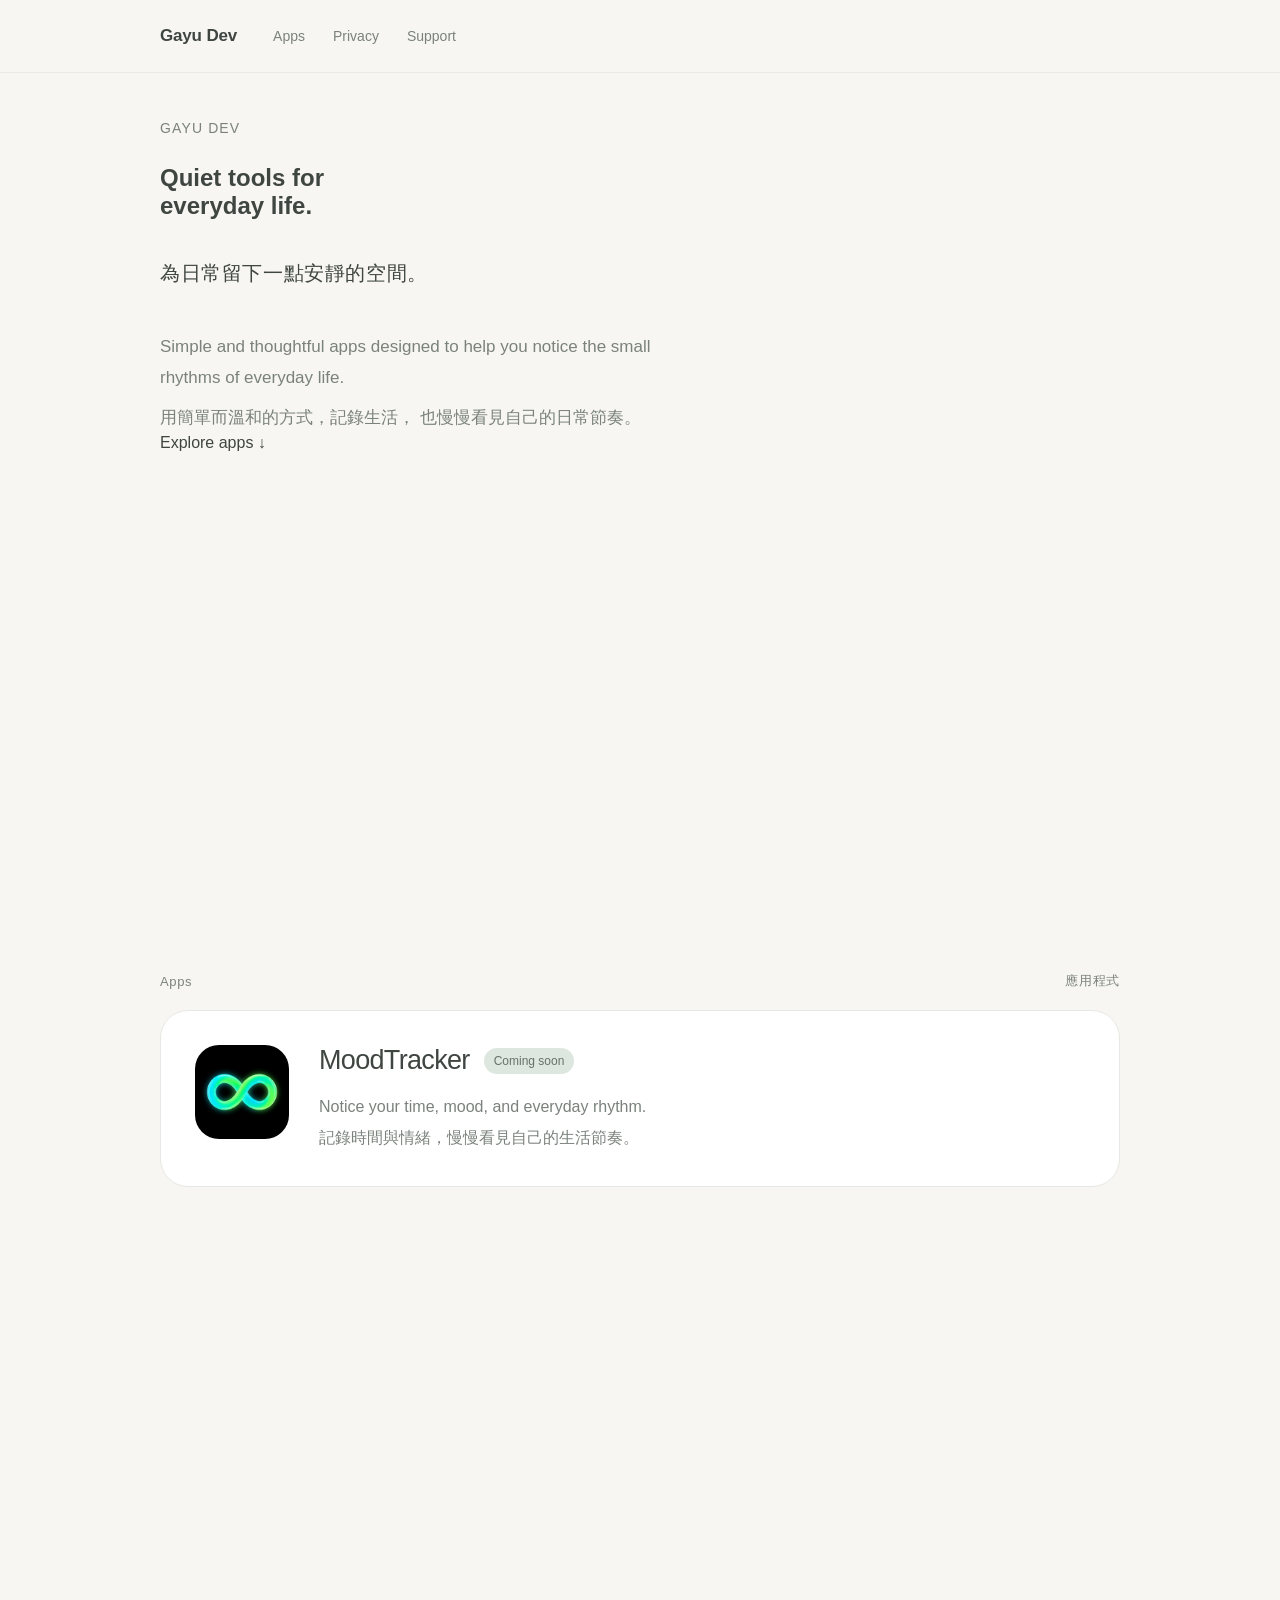
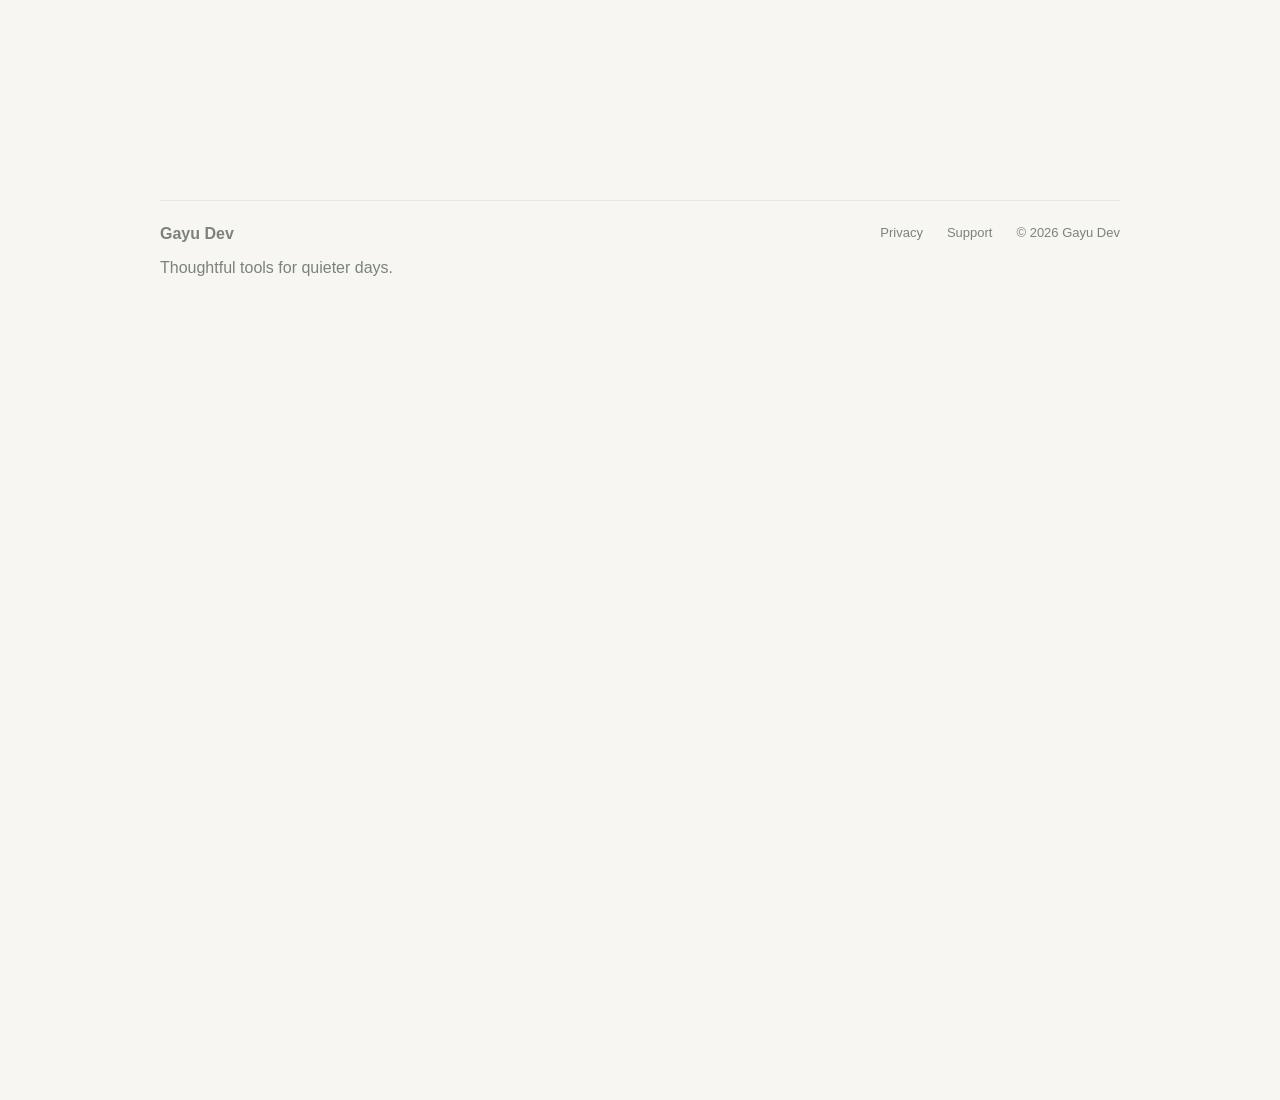
==== index.html @ 14813424 "Update index.html v202609211330 : refactor: simplify homepage into single-page layout" ====
<!DOCTYPE html>
<html lang="zh-Hant">

<head>
  <meta charset="UTF-8" />

  <meta
    name="viewport"
    content="width=device-width, initial-scale=1.0, viewport-fit=cover"
  />

  <title>Gayu Dev</title>

  <meta
    name="description"
    content="Gayu Dev creates calm and thoughtful apps for everyday life."
  />

  <link
    rel="stylesheet"
    href="/style.css?v=202609211330"
  />
</head>

<body>

  <!-- ==================================================
       Fixed Header
  =================================================== -->

  <header class="site-header">

    <div class="header-inner">

      <a
        class="brand"
        href="#home"
      >
        Gayu Dev
      </a>

      <!-- Desktop Navigation -->

      <nav
        class="desktop-nav"
        aria-label="Main navigation"
      >
        <a href="#apps">
          Apps
        </a>

        <a href="/moodtracker/privacy.html">
          Privacy
        </a>

        <a href="mailto:ga.yu.dev999@gmail.com">
          Support
        </a>
      </nav>

      <!-- Mobile Menu Button -->

      <button
        class="menu-button"
        type="button"
        aria-label="Open navigation"
        aria-expanded="false"
        aria-controls="mobile-menu"
      >
        <span aria-hidden="true"></span>
        <span aria-hidden="true"></span>
        <span aria-hidden="true"></span>
      </button>

    </div>

    <!-- Mobile Navigation -->

    <nav
      id="mobile-menu"
      class="mobile-menu"
      aria-label="Mobile navigation"
    >
      <a href="#apps">
        Apps
      </a>

      <a href="/moodtracker/privacy.html">
        Privacy
      </a>

      <a href="mailto:ga.yu.dev999@gmail.com">
        Support
      </a>
    </nav>

  </header>


  <!-- ==================================================
       Main
  =================================================== -->

  <main class="site">

    <!-- ==================================================
         Hero
    =================================================== -->

    <section
      id="home"
      class="hero-section"
    >

      <div class="page-container hero-container">

        <div class="hero-content">

          <p class="eyebrow">
            Gayu Dev
          </p>

          <h1>
            Quiet tools for<br />
            everyday life.
          </h1>

          <p class="hero-zh">
            為日常留下一點安靜的空間。
          </p>

          <p class="intro">
            Simple and thoughtful apps designed to help you notice
            the small rhythms of everyday life.
          </p>

          <p class="intro intro-zh">
            用簡單而溫和的方式，記錄生活，
            也慢慢看見自己的日常節奏。
          </p>

          <a
            class="hero-link"
            href="#apps"
          >
            Explore apps
            <span aria-hidden="true">↓</span>
          </a>

        </div>

      </div>

    </section>


    <!-- ==================================================
         Apps
    =================================================== -->

    <section
      id="apps"
      class="apps-section"
      aria-labelledby="apps-title"
    >

      <div class="page-container">

        <div class="section-label">

          <span id="apps-title">
            Apps
          </span>

          <span>
            應用程式
          </span>

        </div>


        <div class="apps-grid">

          <!-- MoodTracker -->

          <article class="app-card">

            <div class="app-icon">

              <img
                src="./images/appIcon1024.png"
                alt="MoodTracker App Icon"
              />

            </div>

            <div class="app-content">

              <div class="app-heading">

                <h2>
                  MoodTracker
                </h2>

                <span class="status">
                  Coming soon
                </span>

              </div>

              <p class="app-description">
                Notice your time, mood, and everyday rhythm.
              </p>

              <p class="app-description app-description-zh">
                記錄時間與情緒，慢慢看見自己的生活節奏。
              </p>

            </div>

          </article>

        </div>

      </div>

    </section>


    <!-- ==================================================
         Footer
    =================================================== -->

    <footer class="footer-section">

      <div class="page-container footer">

        <div class="footer-brand">

          <strong>
            Gayu Dev
          </strong>

          <p>
            Thoughtful tools for quieter days.
          </p>

        </div>

        <div class="footer-right">

          <nav
            class="footer-links"
            aria-label="Footer navigation"
          >
            <a href="/moodtracker/privacy.html">
              Privacy
            </a>

            <a href="mailto:ga.yu.dev999@gmail.com">
              Support
            </a>
          </nav>

          <p class="copyright">
            © <span id="year"></span> Gayu Dev
          </p>

        </div>

      </div>

    </footer>

  </main>


  <!-- ==================================================
       JavaScript
  =================================================== -->

  <script>

    /* ==================================================
       Copyright
    ================================================== */

    document.getElementById("year").textContent =
      new Date().getFullYear();


    /* ==================================================
       Mobile Navigation
    ================================================== */

    const menuButton =
      document.querySelector(".menu-button");

    const mobileMenu =
      document.getElementById("mobile-menu");


    function openMobileMenu() {

      menuButton.classList.add("is-open");
      mobileMenu.classList.add("is-open");

      menuButton.setAttribute(
        "aria-expanded",
        "true"
      );

      menuButton.setAttribute(
        "aria-label",
        "Close navigation"
      );

      document.body.classList.add("menu-open");

    }


    function closeMobileMenu() {

      menuButton.classList.remove("is-open");
      mobileMenu.classList.remove("is-open");

      menuButton.setAttribute(
        "aria-expanded",
        "false"
      );

      menuButton.setAttribute(
        "aria-label",
        "Open navigation"
      );

      document.body.classList.remove("menu-open");

    }


    function toggleMobileMenu() {

      const isOpen =
        menuButton.classList.contains("is-open");

      if (isOpen) {
        closeMobileMenu();
      } else {
        openMobileMenu();
      }

    }


    menuButton.addEventListener(
      "click",
      toggleMobileMenu
    );


    mobileMenu
      .querySelectorAll("a")
      .forEach((link) => {

        link.addEventListener(
          "click",
          closeMobileMenu
        );

      });


    document.addEventListener(
      "keydown",
      (event) => {

        if (
          event.key === "Escape" &&
          menuButton.classList.contains("is-open")
        ) {
          closeMobileMenu();
          menuButton.focus();
        }

      }
    );


    /* ==================================================
       Close menu when returning to desktop
    ================================================== */

    window.addEventListener(
      "resize",
      () => {

        if (window.innerWidth > 640) {
          closeMobileMenu();
        }

      }
    );

  </script>

</body>

</html>
---- style.css ----
/* Version: 202609211314 */

:root {
  --background: #f7f6f2;
  --surface: #ffffff;

  --text: #3f4541;
  --secondary-text: #7b827d;

  --soft-green: #dde7df;
  --soft-green-hover: #d3dfd5;

  --border: #e7e8e4;

  --radius-large: 28px;
  --radius-medium: 18px;

  --page-width: 960px;

  /*
    LINE / Safari 實際可視高度。
    JavaScript 會更新這個值。
  */
  --viewport-height: 100dvh;

  --header-height: 72px;
}


/* ==================================================
   Reset
================================================== */

* {
  box-sizing: border-box;
}

html {
  scroll-behavior: smooth;

  scroll-snap-type: none;

  background:
    var(--background);
}

body {
  margin: 0;

  background:
    var(--background);

  color:
    var(--text);

  font-family:
    -apple-system,
    BlinkMacSystemFont,
    "SF Pro Display",
    "SF Pro Text",
    "Helvetica Neue",
    Arial,
    sans-serif;

  -webkit-font-smoothing:
    antialiased;

  text-rendering:
    optimizeLegibility;
}

body.menu-open {
  overflow:
    hidden;
}

a {
  color:
    inherit;

  text-decoration:
    none;
}

button {
  font:
    inherit;
}

img {
  display:
    block;

  max-width:
    100%;
}


/* ==================================================
   Main layout
================================================== */

.site {
  width:
    100%;
}

.snap-page {
  min-height:
    100vh;

  min-height:
    100dvh;
}

.page-container {
  width:
    min(
      calc(100% - 40px),
      var(--page-width)
    );

  min-height:
    100vh;

  min-height:
    100dvh;

  margin:
    0 auto;

  /*
    Header 是 fixed，
    所以內容必須為它保留空間。
  */
  padding-top:
    var(--header-height);
}


/* ==================================================
   Fixed Header
================================================== */

.site-header {
  position:
    fixed;

  top:
    0;

  left:
    0;

  right:
    0;

  z-index:
    1000;

  background:
    rgba(247, 246, 242, 0.92);

  border-bottom:
    1px solid
    rgba(231, 232, 228, 0.76);

  -webkit-backdrop-filter:
    blur(16px);

  backdrop-filter:
    blur(16px);
}

.header-inner {
  width:
    min(
      calc(100% - 40px),
      var(--page-width)
    );

  height:
    var(--header-height);

  margin:
    0 auto;

  display:
    flex;

  align-items:
    center;

  justify-content:
    flex-start;

  gap:
    36px;
}

.brand {
  flex:
    0 0 auto;

  color:
    var(--text);

  font-size:
    17px;

  font-weight:
    600;

  letter-spacing:
    -0.01em;
}


/* ==================================================
   Desktop Navigation
================================================== */

.desktop-nav {
  display:
    flex;

  align-items:
    center;

  justify-content:
    flex-start;

  gap:
    28px;
}

.desktop-nav a {
  color:
    var(--secondary-text);

  font-size:
    14px;

  font-weight:
    500;

  transition:
    color 160ms ease;
}

.desktop-nav a:hover {
  color:
    var(--text);
}


/* ==================================================
   Mobile Menu Button
================================================== */

.menu-button {
  display:
    none;

  width:
    40px;

  height:
    40px;

  margin-left:
    auto;

  padding:
    9px;

  background:
    transparent;

  border:
    0;

  border-radius:
    10px;

  cursor:
    pointer;
}

.menu-button span {
  display:
    block;

  width:
    100%;

  height:
    1.5px;

  margin:
    5px 0;

  background:
    var(--text);

  border-radius:
    999px;

  transform-origin:
    center;

  transition:
    transform 180ms ease,
    opacity 180ms ease;
}


/* Hamburger → X */

.menu-button.is-open span:nth-child(1) {
  transform:
    translateY(6.5px)
    rotate(45deg);
}

.menu-button.is-open span:nth-child(2) {
  opacity:
    0;
}

.menu-button.is-open span:nth-child(3) {
  transform:
    translateY(-6.5px)
    rotate(-45deg);
}


/* ==================================================
   Mobile Menu
================================================== */

.mobile-menu {
  display:
    none;
}


/* ==================================================
   Hero Page
================================================== */

.hero-page {
  background:
    var(--background);
}

.hero-page-container {
  display:
    flex;

  flex-direction:
    column;
}

.hero {
  flex:
    1;

  min-height:
    0;

  display:
    flex;

  align-items:
    center;
}

.hero-content {
  width:
    100%;

  max-width:
    720px;

  padding:
    48px 0 96px;
}

.eyebrow {
  margin:
    0 0 28px;

  color:
    var(--secondary-text);

  font-size:
    14px;

  font-weight:
    500;

  letter-spacing:
    0.08em;

  text-transform:
    uppercase;
}

.hero h1 {
  margin:
    0;

  font-size:
    clamp(
      48px,
      9vw,
      82px
    );

  line-height:
    0.98;

  letter-spacing:
    -0.055em;

  font-weight:
    500;
}

.hero-zh {
  margin:
    36px 0 0;

  font-size:
    20px;

  line-height:
    1.7;

  letter-spacing:
    0.03em;
}

.intro {
  max-width:
    550px;

  margin:
    42px 0 0;

  color:
    var(--secondary-text);

  font-size:
    17px;

  line-height:
    1.8;
}

.intro-zh {
  margin-top:
    10px;
}


/* ==================================================
   Apps Page
================================================== */

.apps-page {
  background:
    var(--background);
}

.apps-page-container {
  display:
    flex;

  flex-direction:
    column;
}


/* ==================================================
   Apps
================================================== */

.apps {
  flex:
    1;

  min-height:
    0;

  display:
    flex;

  align-items:
    center;
}

.apps-content {
  width:
    100%;

  padding:
    42px 0 30px;
}

.section-label {
  display:
    flex;

  align-items:
    center;

  justify-content:
    space-between;

  margin-bottom:
    20px;

  color:
    var(--secondary-text);

  font-size:
    13px;

  letter-spacing:
    0.05em;
}


/* ==================================================
   App Card
================================================== */

.app-card {
  width:
    100%;

  display:
    flex;

  gap:
    30px;

  padding:
    34px;

  background:
    var(--surface);

  border:
    1px solid
    var(--border);

  border-radius:
    var(--radius-large);

  transition:
    transform 180ms ease,
    box-shadow 180ms ease,
    border-color 180ms ease;
}

.app-card:hover {
  transform:
    translateY(-3px);

  border-color:
    #dfe3de;

  box-shadow:
    0 18px 50px
    rgba(55, 64, 58, 0.06);
}


/* ==================================================
   App Icon
================================================== */

.app-icon {
  flex:
    0 0 94px;

  width:
    94px;

  height:
    94px;

  min-width:
    94px;

  max-width:
    94px;

  min-height:
    94px;

  max-height:
    94px;

  border-radius:
    24px;

  overflow:
    hidden;
}

.app-icon img {
  width:
    100%;

  height:
    100%;

  object-fit:
    cover;
}


/* ==================================================
   App Content
================================================== */

.app-content {
  flex:
    1;

  min-width:
    0;
}

.app-heading {
  display:
    flex;

  align-items:
    center;

  gap:
    14px;

  flex-wrap:
    wrap;
}

.app-heading h2 {
  margin:
    0;

  font-size:
    27px;

  font-weight:
    500;

  letter-spacing:
    -0.025em;
}

.status {
  padding:
    6px 10px;

  background:
    var(--soft-green);

  border-radius:
    999px;

  color:
    #657169;

  font-size:
    12px;

  font-weight:
    500;
}

.app-description {
  margin:
    18px 0 0;

  color:
    var(--secondary-text);

  font-size:
    16px;

  line-height:
    1.65;
}

.app-description-zh {
  margin-top:
    5px;
}


/* ==================================================
   Footer - Desktop
================================================== */

.footer {
  flex: 0 0 auto;

  display: flex;
  align-items: flex-start;
  justify-content: space-between;

  gap: 28px;

  padding: 24px 0 28px;

  border-top: 1px solid var(--border);

  color: var(--secondary-text);
}

.footer-right {
  display: flex;
  align-items: center;

  gap: 24px;
}

.footer-links {
  display: flex;
  align-items: center;

  gap: 24px;

  font-size: 13px;
}

.copyright {
  margin: 0;

  font-size: 13px;

  white-space: nowrap;
}

/* ==================================================
   Mobile
================================================== */

@media (max-width: 640px) {

  :root {
    --header-height:
      64px;
  }


  /* --------------------------------------------------
     Real mobile viewport
  -------------------------------------------------- */

  .snap-page,
  .page-container {
    min-height:
      var(--viewport-height);
  }


  /* --------------------------------------------------
     Mobile Width
  -------------------------------------------------- */

  .page-container,
  .header-inner {
    width:
      calc(100% - 40px);

    max-width:
      var(--page-width);

    margin:
      0 auto;
  }


  /* --------------------------------------------------
     Header
  -------------------------------------------------- */

  .header-inner {
    height:
      var(--header-height);

    gap:
      0;
  }

  .brand {
    font-size:
      16px;
  }

  .desktop-nav {
    display:
      none;
  }

  .menu-button {
    display:
      block;
  }


  /* --------------------------------------------------
     Mobile Dropdown
  -------------------------------------------------- */

  .mobile-menu {
    position:
      absolute;

    top:
      var(--header-height);

    left:
      0;

    right:
      0;

    display:
      flex;

    flex-direction:
      column;

    padding:
      6px 20px 16px;

    background:
      rgba(247, 246, 242, 0.97);

    border-bottom:
      1px solid
      var(--border);

    -webkit-backdrop-filter:
      blur(18px);

    backdrop-filter:
      blur(18px);

    opacity:
      0;

    visibility:
      hidden;

    transform:
      translateY(-8px);

    pointer-events:
      none;

    transition:
      opacity 180ms ease,
      transform 180ms ease,
      visibility 180ms ease;
  }

  .mobile-menu.is-open {
    opacity:
      1;

    visibility:
      visible;

    transform:
      translateY(0);

    pointer-events:
      auto;
  }

  .mobile-menu a {
    width:
      100%;

    padding:
      14px 0;

    color:
      var(--secondary-text);

    font-size:
      15px;

    font-weight:
      500;

    border-bottom:
      1px solid
      rgba(231, 232, 228, 0.76);
  }

  .mobile-menu a:last-child {
    border-bottom:
      0;
  }


  /* --------------------------------------------------
     Hero Page
  -------------------------------------------------- */

  .hero-page,
  .hero-page-container {
    height:
      var(--viewport-height);

    min-height:
      var(--viewport-height);
  }

  .hero-page-container {
    overflow:
      hidden;
  }

  .hero {
    min-height:
      0;

    align-items:
      center;
  }

  .hero-content {
    width:
      100%;

    max-width:
      100%;

    padding:
      16px 0 42px;
  }

  .eyebrow {
    margin-bottom:
      20px;

    font-size:
      12px;
  }

  .hero h1 {
    font-size:
      clamp(
        40px,
        12vw,
        56px
      );

    line-height:
      1;

    letter-spacing:
      -0.045em;
  }

  .hero-zh {
    margin-top:
      24px;

    font-size:
      17px;

    line-height:
      1.6;
  }

  .intro {
    max-width:
      100%;

    margin-top:
      26px;

    font-size:
      15px;

    line-height:
      1.65;
  }

  .intro-zh {
    margin-top:
      7px;
  }


  /* --------------------------------------------------
     Apps + Footer Exact Viewport
  -------------------------------------------------- */

  .apps-page,
  .apps-page-container {
    height:
      var(--viewport-height);

    min-height:
      0;
  }

  .apps-page-container {
    display:
      flex;

    flex-direction:
      column;

    overflow:
      hidden;
  }


  /* --------------------------------------------------
     Apps
  -------------------------------------------------- */

  .apps {
    flex:
      1 1 auto;

    min-height:
      0;

    display:
      flex;

    align-items:
      center;
  }

  .apps-content {
    width:
      100%;

    padding:
      8px 0 6px;
  }

  .section-label {
    margin-bottom:
      10px;

    font-size:
      11px;
  }


  /* --------------------------------------------------
     App Card
  -------------------------------------------------- */

  .app-card {
    flex-direction:
      column;

    gap:
      10px;

    padding:
      16px;

    border-radius:
      20px;
  }


  /* --------------------------------------------------
     App Icon
  -------------------------------------------------- */

  .app-icon {
    flex:
      0 0 58px;

    width:
      58px;

    height:
      58px;

    min-width:
      58px;

    max-width:
      58px;

    min-height:
      58px;

    max-height:
      58px;

    border-radius:
      15px;
  }


  /* --------------------------------------------------
     App Text
  -------------------------------------------------- */

  .app-heading {
    gap:
      8px;
  }

  .app-heading h2 {
    font-size:
      21px;
  }

  .status {
    padding:
      4px 8px;

    font-size:
      10px;
  }

  .app-description {
    margin-top:
      7px;

    font-size:
      13px;

    line-height:
      1.5;
  }

  .app-description-zh {
    margin-top:
      2px;
  }


  /* --------------------------------------------------
     Footer - Mobile
  -------------------------------------------------- */

  .footer {
    flex: 0 0 auto;

    flex-direction:
      column;

    align-items:
      center;

    justify-content:
      flex-start;

    gap:
      7px;

    padding:
      12px
      0
      max(
        32px,
        calc(
          18px +
          env(safe-area-inset-bottom)
        )
      );

    text-align:
      center;
  }

  .footer-right {
    display:
      flex;

    flex-direction:
      column;

    align-items:
      center;

    gap:
      7px;
  }

  .footer strong {
    font-size:
      13px;
  }

  .footer p {
    margin-top:
      2px;

    font-size:
      11px;

    line-height:
      1.4;
  }

  .footer-links {
    justify-content:
      center;

    gap:
      18px;

    font-size:
      12px;
  }

  .copyright {
    margin:
      0;

    font-size:
      11px;

    white-space:
      nowrap;
  }
}


/* ==================================================
   Small Phones
================================================== */

@media (max-width: 380px) {

  .page-container,
  .header-inner {
    width:
      calc(100% - 36px);
  }

  .hero h1 {
    font-size:
      clamp(
        38px,
        11vw,
        50px
      );
  }

  .app-card {
    padding:
      14px;
  }
}


/* ==================================================
   Short Mobile Screens / Landscape
================================================== */

@media
  (max-width: 640px)
  and
  (max-height: 620px) {

  .hero-page,
  .hero-page-container,
  .apps-page,
  .apps-page-container {
    height:
      auto;

    min-height:
      var(--viewport-height);
  }

  .hero-page-container,
  .apps-page-container {
    overflow:
      visible;
  }

  .hero-content {
    padding:
      28px 0;
  }

  .apps-content {
    padding:
      20px 0 12px;
  }

  .footer {
    padding-bottom:
      max(
        20px,
        calc(
          12px +
          env(safe-area-inset-bottom)
        )
      );
  }
}


/* ==================================================
   Reduced Motion
================================================== */

@media (prefers-reduced-motion: reduce) {

  html {
    scroll-behavior:
      auto;
  }

  .app-card,
  .desktop-nav a,
  .menu-button span,
  .mobile-menu {
    transition:
      none;
  }
}
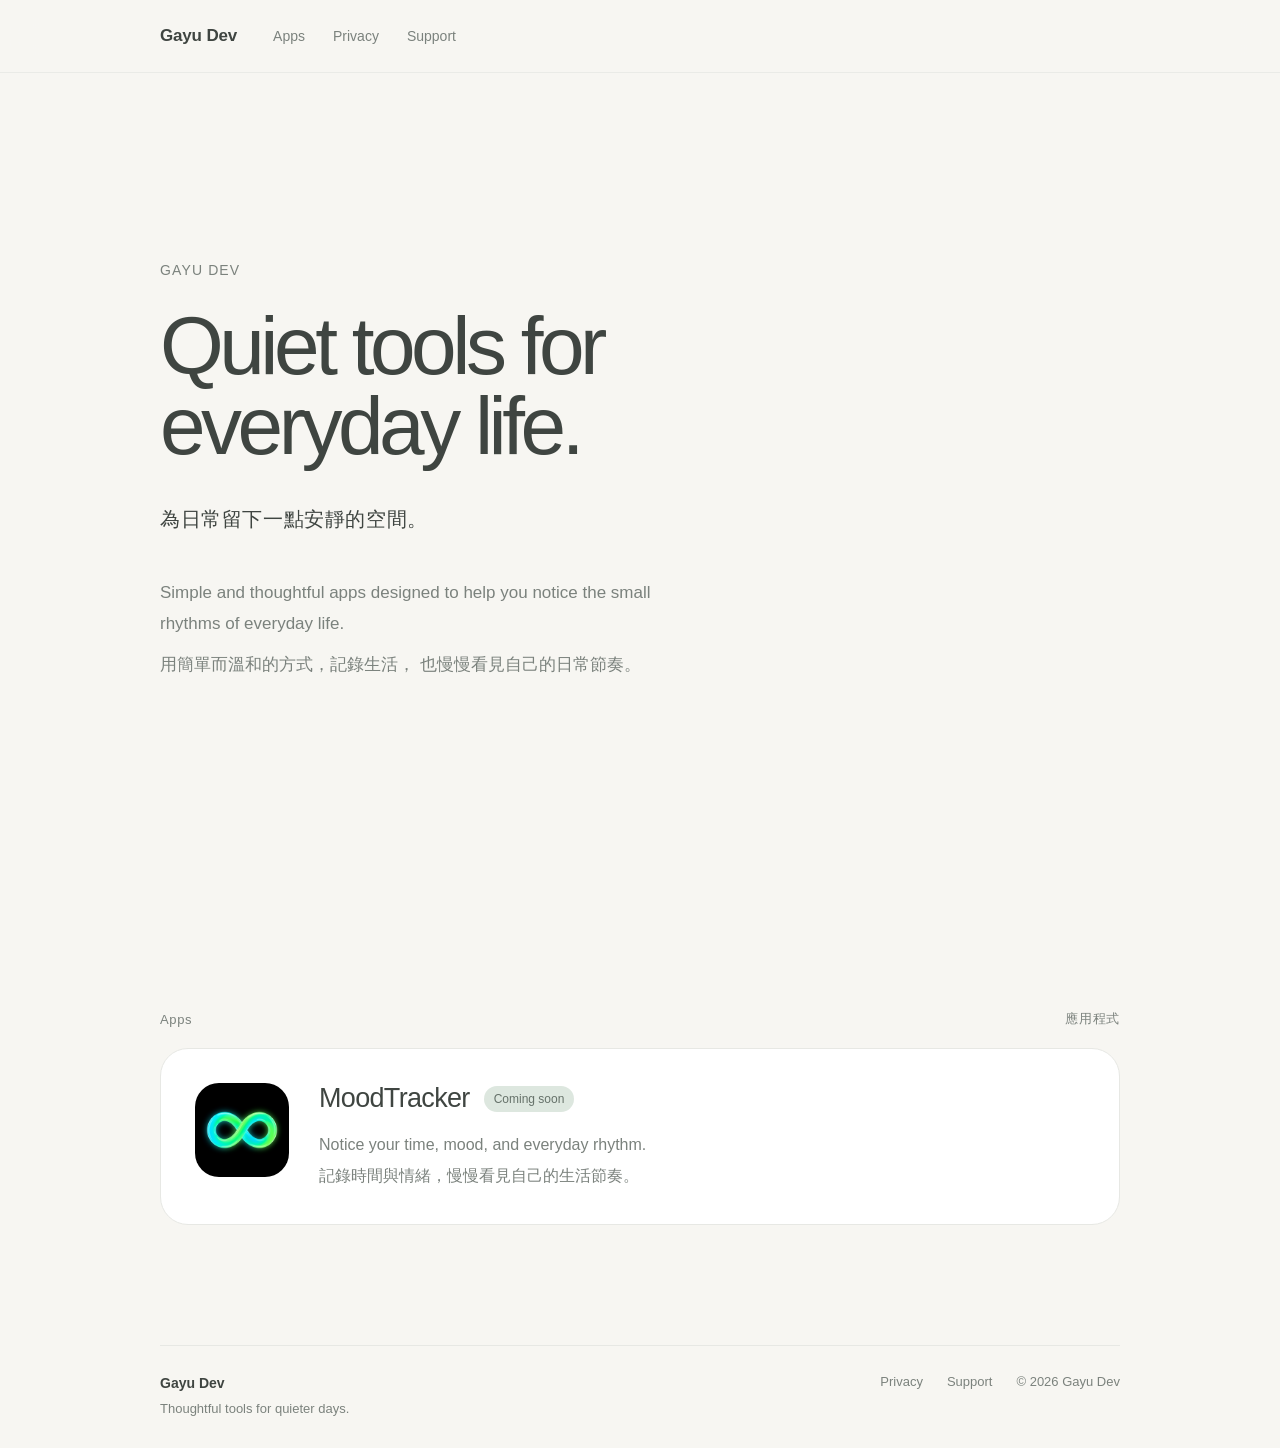
==== commit dc135085: "Update index.html v202609211345 :  移除 Hero 的 100vh / 100svh Hero 上下 padding 大幅縮短 移除 Explore apps " ====
--- a/index.html
+++ b/index.html
@@ -18,7 +18,7 @@
 
   <link
     rel="stylesheet"
-    href="/style.css?v=202609211330"
+    href="/style.css?v=202609211345"
   />
 </head>
 
@@ -112,7 +112,7 @@
       class="hero-section"
     >
 
-      <div class="page-container hero-container">
+      <div class="page-container">
 
         <div class="hero-content">
 
@@ -138,14 +138,6 @@
             用簡單而溫和的方式，記錄生活，
             也慢慢看見自己的日常節奏。
           </p>
-
-          <a
-            class="hero-link"
-            href="#apps"
-          >
-            Explore apps
-            <span aria-hidden="true">↓</span>
-          </a>
 
         </div>
 
@@ -316,7 +308,6 @@
       );
 
       document.body.classList.add("menu-open");
-
     }
 
 
@@ -336,7 +327,6 @@
       );
 
       document.body.classList.remove("menu-open");
-
     }
 
 
@@ -350,7 +340,6 @@
       } else {
         openMobileMenu();
       }
-
     }
 
 
@@ -388,10 +377,6 @@
     );
 
 
-    /* ==================================================
-       Close menu when returning to desktop
-    ================================================== */
-
     window.addEventListener(
       "resize",
       () => {
--- a/style.css
+++ b/style.css
@@ -1,4 +1,4 @@
-/* Version: 202609211314 */
+/* Version: 202609211330 */
 
 :root {
   --background: #f7f6f2;
@@ -17,12 +17,6 @@
 
   --page-width: 960px;
 
-  /*
-    LINE / Safari 實際可視高度。
-    JavaScript 會更新這個值。
-  */
-  --viewport-height: 100dvh;
-
   --header-height: 72px;
 }
 
@@ -38,10 +32,13 @@
 html {
   scroll-behavior: smooth;
 
-  scroll-snap-type: none;
-
   background:
     var(--background);
+
+  scroll-padding-top:
+    calc(
+      var(--header-height) + 24px
+    );
 }
 
 body {
@@ -97,20 +94,12 @@
 
 
 /* ==================================================
-   Main layout
+   Shared Layout
 ================================================== */
 
 .site {
   width:
     100%;
-}
-
-.snap-page {
-  min-height:
-    100vh;
-
-  min-height:
-    100dvh;
 }
 
 .page-container {
@@ -120,21 +109,8 @@
       var(--page-width)
     );
 
-  min-height:
-    100vh;
-
-  min-height:
-    100dvh;
-
   margin:
     0 auto;
-
-  /*
-    Header 是 fixed，
-    所以內容必須為它保留空間。
-  */
-  padding-top:
-    var(--header-height);
 }
 
 
@@ -227,9 +203,6 @@
   align-items:
     center;
 
-  justify-content:
-    flex-start;
-
   gap:
     28px;
 }
@@ -346,34 +319,29 @@
 
 
 /* ==================================================
-   Hero Page
-================================================== */
-
-.hero-page {
-  background:
-    var(--background);
-}
-
-.hero-page-container {
-  display:
-    flex;
-
-  flex-direction:
-    column;
-}
-
-.hero {
-  flex:
-    1;
-
+   Hero
+================================================== */
+
+.hero-section {
   min-height:
-    0;
+    100vh;
+
+  min-height:
+    100svh;
+
+  padding-top:
+    var(--header-height);
 
   display:
     flex;
 
   align-items:
     center;
+}
+
+.hero-container {
+  width:
+    100%;
 }
 
 .hero-content {
@@ -384,7 +352,7 @@
     720px;
 
   padding:
-    48px 0 96px;
+    80px 0 110px;
 }
 
 .eyebrow {
@@ -407,7 +375,7 @@
     uppercase;
 }
 
-.hero h1 {
+.hero-content h1 {
   margin:
     0;
 
@@ -466,47 +434,53 @@
 
 
 /* ==================================================
-   Apps Page
-================================================== */
-
-.apps-page {
-  background:
-    var(--background);
-}
-
-.apps-page-container {
-  display:
-    flex;
-
-  flex-direction:
-    column;
-}
-
-
-/* ==================================================
-   Apps
-================================================== */
-
-.apps {
-  flex:
-    1;
-
-  min-height:
-    0;
-
-  display:
-    flex;
+   Hero Link
+================================================== */
+
+.hero-link {
+  display:
+    inline-flex;
 
   align-items:
     center;
-}
-
-.apps-content {
-  width:
-    100%;
+
+  gap:
+    8px;
+
+  margin-top:
+    38px;
+
+  color:
+    var(--secondary-text);
+
+  font-size:
+    13px;
+
+  font-weight:
+    500;
+
+  transition:
+    color 160ms ease;
+}
+
+.hero-link:hover {
+  color:
+    var(--text);
+}
+
+
+/* ==================================================
+   Apps Section
+================================================== */
+
+.apps-section {
+  scroll-margin-top:
+    calc(
+      var(--header-height) + 24px
+    );
 
   padding:
-    42px 0 30px;
+    110px 0 120px;
 }
 
 .section-label {
@@ -530,6 +504,39 @@
 
   letter-spacing:
     0.05em;
+}
+
+
+/* ==================================================
+   Apps Grid
+================================================== */
+
+.apps-grid {
+  display:
+    grid;
+
+  grid-template-columns:
+    repeat(
+      2,
+      minmax(0, 1fr)
+    );
+
+  gap:
+    24px;
+}
+
+
+/*
+  目前只有一個 App。
+
+  讓單一 App 卡片使用完整寬度。
+  未來新增第二個 App 時，
+  不需要修改 HTML 結構。
+*/
+
+.apps-grid > :only-child {
+  grid-column:
+    1 / -1;
 }
 
 
@@ -705,48 +712,110 @@
 
 
 /* ==================================================
-   Footer - Desktop
-================================================== */
+   Footer Section
+================================================== */
+
+.footer-section {
+  padding:
+    0 0
+    max(
+      28px,
+      env(safe-area-inset-bottom)
+    );
+}
 
 .footer {
-  flex: 0 0 auto;
-
-  display: flex;
-  align-items: flex-start;
-  justify-content: space-between;
-
-  gap: 28px;
-
-  padding: 24px 0 28px;
-
-  border-top: 1px solid var(--border);
-
-  color: var(--secondary-text);
+  display:
+    flex;
+
+  align-items:
+    flex-start;
+
+  justify-content:
+    space-between;
+
+  gap:
+    28px;
+
+  padding:
+    28px 0 0;
+
+  border-top:
+    1px solid
+    var(--border);
+
+  color:
+    var(--secondary-text);
+}
+
+.footer-brand strong {
+  color:
+    var(--text);
+
+  font-size:
+    14px;
+
+  font-weight:
+    600;
+}
+
+.footer-brand p {
+  margin:
+    7px 0 0;
+
+  font-size:
+    13px;
+
+  line-height:
+    1.6;
 }
 
 .footer-right {
-  display: flex;
-  align-items: center;
-
-  gap: 24px;
+  display:
+    flex;
+
+  align-items:
+    center;
+
+  gap:
+    24px;
 }
 
 .footer-links {
-  display: flex;
-  align-items: center;
-
-  gap: 24px;
-
-  font-size: 13px;
+  display:
+    flex;
+
+  align-items:
+    center;
+
+  gap:
+    24px;
+
+  font-size:
+    13px;
+}
+
+.footer-links a {
+  transition:
+    color 160ms ease;
+}
+
+.footer-links a:hover {
+  color:
+    var(--text);
 }
 
 .copyright {
-  margin: 0;
-
-  font-size: 13px;
-
-  white-space: nowrap;
-}
+  margin:
+    0;
+
+  font-size:
+    13px;
+
+  white-space:
+    nowrap;
+}
+
 
 /* ==================================================
    Mobile
@@ -761,18 +830,7 @@
 
 
   /* --------------------------------------------------
-     Real mobile viewport
-  -------------------------------------------------- */
-
-  .snap-page,
-  .page-container {
-    min-height:
-      var(--viewport-height);
-  }
-
-
-  /* --------------------------------------------------
-     Mobile Width
+     Width
   -------------------------------------------------- */
 
   .page-container,
@@ -782,9 +840,6 @@
 
     max-width:
       var(--page-width);
-
-    margin:
-      0 auto;
   }
 
 
@@ -817,7 +872,7 @@
 
 
   /* --------------------------------------------------
-     Mobile Dropdown
+     Mobile Menu
   -------------------------------------------------- */
 
   .mobile-menu {
@@ -915,40 +970,23 @@
 
 
   /* --------------------------------------------------
-     Hero Page
+     Hero
   -------------------------------------------------- */
 
-  .hero-page,
-  .hero-page-container {
-    height:
-      var(--viewport-height);
-
+  .hero-section {
     min-height:
-      var(--viewport-height);
-  }
-
-  .hero-page-container {
-    overflow:
-      hidden;
-  }
-
-  .hero {
-    min-height:
-      0;
-
-    align-items:
-      center;
+      auto;
+
+    padding-top:
+      var(--header-height);
   }
 
   .hero-content {
-    width:
-      100%;
-
     max-width:
       100%;
 
     padding:
-      16px 0 42px;
+      72px 0 86px;
   }
 
   .eyebrow {
@@ -959,7 +997,7 @@
       12px;
   }
 
-  .hero h1 {
+  .hero-content h1 {
     font-size:
       clamp(
         40px,
@@ -986,9 +1024,6 @@
   }
 
   .intro {
-    max-width:
-      100%;
-
     margin-top:
       26px;
 
@@ -1004,29 +1039,9 @@
       7px;
   }
 
-
-  /* --------------------------------------------------
-     Apps + Footer Exact Viewport
-  -------------------------------------------------- */
-
-  .apps-page,
-  .apps-page-container {
-    height:
-      var(--viewport-height);
-
-    min-height:
-      0;
-  }
-
-  .apps-page-container {
-    display:
-      flex;
-
-    flex-direction:
-      column;
-
-    overflow:
-      hidden;
+  .hero-link {
+    margin-top:
+      30px;
   }
 
 
@@ -1034,34 +1049,30 @@
      Apps
   -------------------------------------------------- */
 
-  .apps {
-    flex:
-      1 1 auto;
-
-    min-height:
-      0;
-
-    display:
-      flex;
-
-    align-items:
-      center;
-  }
-
-  .apps-content {
-    width:
-      100%;
-
+  .apps-section {
     padding:
-      8px 0 6px;
+      72px 0 82px;
   }
 
   .section-label {
     margin-bottom:
-      10px;
+      14px;
 
     font-size:
       11px;
+  }
+
+  .apps-grid {
+    grid-template-columns:
+      1fr;
+
+    gap:
+      18px;
+  }
+
+  .apps-grid > :only-child {
+    grid-column:
+      auto;
   }
 
 
@@ -1074,13 +1085,13 @@
       column;
 
     gap:
-      10px;
+      14px;
 
     padding:
-      16px;
+      20px;
 
     border-radius:
-      20px;
+      22px;
   }
 
 
@@ -1090,28 +1101,28 @@
 
   .app-icon {
     flex:
-      0 0 58px;
+      0 0 64px;
 
     width:
-      58px;
+      64px;
 
     height:
-      58px;
+      64px;
 
     min-width:
-      58px;
+      64px;
 
     max-width:
-      58px;
+      64px;
 
     min-height:
-      58px;
+      64px;
 
     max-height:
-      58px;
+      64px;
 
     border-radius:
-      15px;
+      16px;
   }
 
 
@@ -1126,12 +1137,12 @@
 
   .app-heading h2 {
     font-size:
-      21px;
+      22px;
   }
 
   .status {
     padding:
-      4px 8px;
+      5px 9px;
 
     font-size:
       10px;
@@ -1139,43 +1150,27 @@
 
   .app-description {
     margin-top:
-      7px;
-
-    font-size:
-      13px;
+      10px;
+
+    font-size:
+      14px;
 
     line-height:
-      1.5;
+      1.55;
   }
 
   .app-description-zh {
     margin-top:
-      2px;
+      3px;
   }
 
 
   /* --------------------------------------------------
-     Footer - Mobile
+     Footer
   -------------------------------------------------- */
 
-  .footer {
-    flex: 0 0 auto;
-
-    flex-direction:
-      column;
-
-    align-items:
-      center;
-
-    justify-content:
-      flex-start;
-
-    gap:
-      7px;
-
-    padding:
-      12px
-      0
+  .footer-section {
+    padding-bottom:
       max(
         32px,
         calc(
@@ -1183,15 +1178,39 @@
           env(safe-area-inset-bottom)
         )
       );
+  }
+
+  .footer {
+    flex-direction:
+      column;
+
+    align-items:
+      center;
+
+    gap:
+      14px;
+
+    padding-top:
+      24px;
 
     text-align:
       center;
   }
 
+  .footer-brand strong {
+    font-size:
+      13px;
+  }
+
+  .footer-brand p {
+    margin-top:
+      3px;
+
+    font-size:
+      11px;
+  }
+
   .footer-right {
-    display:
-      flex;
-
     flex-direction:
       column;
 
@@ -1199,23 +1218,7 @@
       center;
 
     gap:
-      7px;
-  }
-
-  .footer strong {
-    font-size:
-      13px;
-  }
-
-  .footer p {
-    margin-top:
-      2px;
-
-    font-size:
-      11px;
-
-    line-height:
-      1.4;
+      8px;
   }
 
   .footer-links {
@@ -1230,14 +1233,8 @@
   }
 
   .copyright {
-    margin:
-      0;
-
     font-size:
       11px;
-
-    white-space:
-      nowrap;
   }
 }
 
@@ -1254,7 +1251,7 @@
       calc(100% - 36px);
   }
 
-  .hero h1 {
+  .hero-content h1 {
     font-size:
       clamp(
         38px,
@@ -1265,56 +1262,7 @@
 
   .app-card {
     padding:
-      14px;
-  }
-}
-
-
-/* ==================================================
-   Short Mobile Screens / Landscape
-================================================== */
-
-@media
-  (max-width: 640px)
-  and
-  (max-height: 620px) {
-
-  .hero-page,
-  .hero-page-container,
-  .apps-page,
-  .apps-page-container {
-    height:
-      auto;
-
-    min-height:
-      var(--viewport-height);
-  }
-
-  .hero-page-container,
-  .apps-page-container {
-    overflow:
-      visible;
-  }
-
-  .hero-content {
-    padding:
-      28px 0;
-  }
-
-  .apps-content {
-    padding:
-      20px 0 12px;
-  }
-
-  .footer {
-    padding-bottom:
-      max(
-        20px,
-        calc(
-          12px +
-          env(safe-area-inset-bottom)
-        )
-      );
+      18px;
   }
 }
 
@@ -1333,7 +1281,9 @@
   .app-card,
   .desktop-nav a,
   .menu-button span,
-  .mobile-menu {
+  .mobile-menu,
+  .hero-link,
+  .footer-links a {
     transition:
       none;
   }
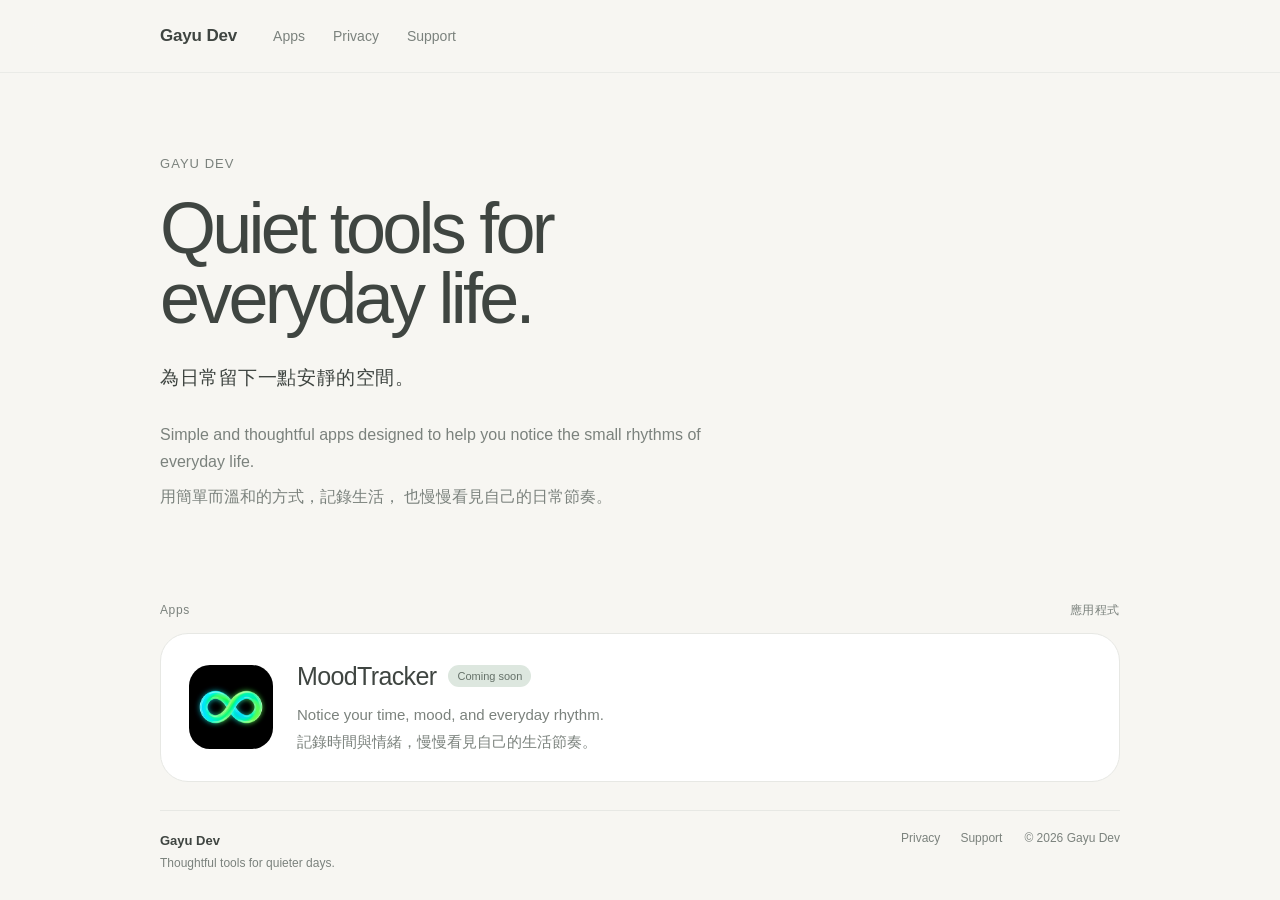
==== commit 967e333d: "Update index.html v202609211400 :  hambutger 開啟我希望他可以開滿整頁 footer希望可以固定在底部，中間多餘的vh給hero或App" ====
--- a/index.html
+++ b/index.html
@@ -18,7 +18,7 @@
 
   <link
     rel="stylesheet"
-    href="/style.css?v=202609211345"
+    href="/style.css?v=202609211400"
   />
 </head>
 
--- a/style.css
+++ b/style.css
@@ -1,4 +1,4 @@
-/* Version: 202609211330 */
+/* Version: 202609211400 */
 
 :root {
   --background: #f7f6f2;
@@ -37,7 +37,7 @@
 
   scroll-padding-top:
     calc(
-      var(--header-height) + 24px
+      var(--header-height) + 20px
     );
 }
 
@@ -98,8 +98,16 @@
 ================================================== */
 
 .site {
-  width:
-    100%;
+  width: 100%;
+
+  min-height: 100vh;
+  min-height: 100svh;
+
+  display: flex;
+  flex-direction: column;
+
+  padding-top:
+    var(--header-height);
 }
 
 .page-container {
@@ -323,47 +331,30 @@
 ================================================== */
 
 .hero-section {
-  min-height:
-    100vh;
-
-  min-height:
-    100svh;
-
-  padding-top:
-    var(--header-height);
-
-  display:
-    flex;
-
-  align-items:
-    center;
-}
-
-.hero-container {
-  width:
+  flex:
+    1 1 auto;
+
+  display: flex;
+  align-items: center;
+}
+
+.hero-content {
+  max-width:
     100%;
-}
-
-.hero-content {
-  width:
-    100%;
-
-  max-width:
-    720px;
 
   padding:
-    80px 0 110px;
+    32px 0 28px;
 }
 
 .eyebrow {
   margin:
-    0 0 28px;
+    0 0 22px;
 
   color:
     var(--secondary-text);
 
   font-size:
-    14px;
+    13px;
 
   font-weight:
     500;
@@ -381,16 +372,16 @@
 
   font-size:
     clamp(
-      48px,
-      9vw,
-      82px
+      46px,
+      7vw,
+      72px
     );
 
   line-height:
     0.98;
 
   letter-spacing:
-    -0.055em;
+    -0.052em;
 
   font-weight:
     500;
@@ -398,13 +389,13 @@
 
 .hero-zh {
   margin:
-    36px 0 0;
-
-  font-size:
-    20px;
+    28px 0 0;
+
+  font-size:
+    19px;
 
   line-height:
-    1.7;
+    1.65;
 
   letter-spacing:
     0.03em;
@@ -415,57 +406,21 @@
     550px;
 
   margin:
-    42px 0 0;
+    28px 0 0;
 
   color:
     var(--secondary-text);
 
   font-size:
-    17px;
+    16px;
 
   line-height:
-    1.8;
+    1.7;
 }
 
 .intro-zh {
   margin-top:
-    10px;
-}
-
-
-/* ==================================================
-   Hero Link
-================================================== */
-
-.hero-link {
-  display:
-    inline-flex;
-
-  align-items:
-    center;
-
-  gap:
-    8px;
-
-  margin-top:
-    38px;
-
-  color:
-    var(--secondary-text);
-
-  font-size:
-    13px;
-
-  font-weight:
-    500;
-
-  transition:
-    color 160ms ease;
-}
-
-.hero-link:hover {
-  color:
-    var(--text);
+    7px;
 }
 
 
@@ -474,13 +429,11 @@
 ================================================== */
 
 .apps-section {
-  scroll-margin-top:
-    calc(
-      var(--header-height) + 24px
-    );
+  flex:
+    0 0 auto;
 
   padding:
-    110px 0 120px;
+    12px 0 28px;
 }
 
 .section-label {
@@ -494,13 +447,13 @@
     space-between;
 
   margin-bottom:
-    20px;
+    14px;
 
   color:
     var(--secondary-text);
 
   font-size:
-    13px;
+    12px;
 
   letter-spacing:
     0.05em;
@@ -525,15 +478,6 @@
     24px;
 }
 
-
-/*
-  目前只有一個 App。
-
-  讓單一 App 卡片使用完整寬度。
-  未來新增第二個 App 時，
-  不需要修改 HTML 結構。
-*/
-
 .apps-grid > :only-child {
   grid-column:
     1 / -1;
@@ -551,11 +495,14 @@
   display:
     flex;
 
+  align-items:
+    center;
+
   gap:
-    30px;
+    24px;
 
   padding:
-    34px;
+    28px;
 
   background:
     var(--surface);
@@ -575,14 +522,14 @@
 
 .app-card:hover {
   transform:
-    translateY(-3px);
+    translateY(-2px);
 
   border-color:
     #dfe3de;
 
   box-shadow:
-    0 18px 50px
-    rgba(55, 64, 58, 0.06);
+    0 16px 42px
+    rgba(55, 64, 58, 0.055);
 }
 
 
@@ -592,28 +539,28 @@
 
 .app-icon {
   flex:
-    0 0 94px;
+    0 0 84px;
 
   width:
-    94px;
+    84px;
 
   height:
-    94px;
+    84px;
 
   min-width:
-    94px;
+    84px;
 
   max-width:
-    94px;
+    84px;
 
   min-height:
-    94px;
+    84px;
 
   max-height:
-    94px;
+    84px;
 
   border-radius:
-    24px;
+    21px;
 
   overflow:
     hidden;
@@ -651,7 +598,7 @@
     center;
 
   gap:
-    14px;
+    12px;
 
   flex-wrap:
     wrap;
@@ -662,7 +609,7 @@
     0;
 
   font-size:
-    27px;
+    25px;
 
   font-weight:
     500;
@@ -673,7 +620,7 @@
 
 .status {
   padding:
-    6px 10px;
+    5px 9px;
 
   background:
     var(--soft-green);
@@ -685,7 +632,7 @@
     #657169;
 
   font-size:
-    12px;
+    11px;
 
   font-weight:
     500;
@@ -693,34 +640,42 @@
 
 .app-description {
   margin:
-    18px 0 0;
+    12px 0 0;
 
   color:
     var(--secondary-text);
 
   font-size:
-    16px;
+    15px;
 
   line-height:
-    1.65;
+    1.55;
 }
 
 .app-description-zh {
   margin-top:
-    5px;
-}
-
-
-/* ==================================================
-   Footer Section
+    4px;
+}
+
+
+/* ==================================================
+   Footer
 ================================================== */
 
 .footer-section {
-  padding:
-    0 0
+  flex:
+    0 0 auto;
+
+  margin-top:
+    auto;
+
+  padding-bottom:
     max(
       28px,
-      env(safe-area-inset-bottom)
+      calc(
+        16px +
+        env(safe-area-inset-bottom)
+      )
     );
 }
 
@@ -738,7 +693,7 @@
     28px;
 
   padding:
-    28px 0 0;
+    20px 0 0;
 
   border-top:
     1px solid
@@ -753,7 +708,7 @@
     var(--text);
 
   font-size:
-    14px;
+    13px;
 
   font-weight:
     600;
@@ -761,13 +716,13 @@
 
 .footer-brand p {
   margin:
-    7px 0 0;
-
-  font-size:
-    13px;
+    5px 0 0;
+
+  font-size:
+    12px;
 
   line-height:
-    1.6;
+    1.5;
 }
 
 .footer-right {
@@ -778,7 +733,7 @@
     center;
 
   gap:
-    24px;
+    22px;
 }
 
 .footer-links {
@@ -789,10 +744,10 @@
     center;
 
   gap:
-    24px;
-
-  font-size:
-    13px;
+    20px;
+
+  font-size:
+    12px;
 }
 
 .footer-links a {
@@ -810,7 +765,7 @@
     0;
 
   font-size:
-    13px;
+    12px;
 
   white-space:
     nowrap;
@@ -875,34 +830,34 @@
      Mobile Menu
   -------------------------------------------------- */
 
-  .mobile-menu {
-    position:
-      absolute;
-
-    top:
-      var(--header-height);
-
-    left:
-      0;
-
-    right:
-      0;
-
-    display:
-      flex;
-
-    flex-direction:
-      column;
+.mobile-menu {
+    position: fixed;
+
+    top: var(--header-height);
+    left: 0;
+    right: 0;
+    bottom: 0;
+
+    z-index: 999;
+
+    display: flex;
+    flex-direction: column;
+
+    justify-content: center;
+    align-items: center;
+
+    gap: 28px;
 
     padding:
-      6px 20px 16px;
+      32px
+      24px
+      max(
+        32px,
+        env(safe-area-inset-bottom)
+      );
 
     background:
-      rgba(247, 246, 242, 0.97);
-
-    border-bottom:
-      1px solid
-      var(--border);
+      rgba(247, 246, 242, 0.98);
 
     -webkit-backdrop-filter:
       blur(18px);
@@ -910,17 +865,14 @@
     backdrop-filter:
       blur(18px);
 
-    opacity:
-      0;
-
-    visibility:
-      hidden;
+    opacity: 0;
+
+    visibility: hidden;
 
     transform:
       translateY(-8px);
 
-    pointer-events:
-      none;
+    pointer-events: none;
 
     transition:
       opacity 180ms ease,
@@ -929,43 +881,32 @@
   }
 
   .mobile-menu.is-open {
-    opacity:
-      1;
-
-    visibility:
-      visible;
+    opacity: 1;
+
+    visibility: visible;
 
     transform:
       translateY(0);
 
-    pointer-events:
-      auto;
+    pointer-events: auto;
   }
 
   .mobile-menu a {
-    width:
-      100%;
-
-    padding:
-      14px 0;
+    width: auto;
+
+    padding: 6px 12px;
+
+    border: 0;
 
     color:
-      var(--secondary-text);
-
-    font-size:
-      15px;
-
-    font-weight:
-      500;
-
-    border-bottom:
-      1px solid
-      rgba(231, 232, 228, 0.76);
-  }
-
-  .mobile-menu a:last-child {
-    border-bottom:
-      0;
+      var(--text);
+
+    font-size: 24px;
+
+    font-weight: 500;
+
+    letter-spacing:
+      -0.02em;
   }
 
 
@@ -973,36 +914,28 @@
      Hero
   -------------------------------------------------- */
 
-  .hero-section {
-    min-height:
-      auto;
-
-    padding-top:
-      var(--header-height);
-  }
-
   .hero-content {
     max-width:
       100%;
 
     padding:
-      72px 0 86px;
+      40px 0 34px;
   }
 
   .eyebrow {
     margin-bottom:
-      20px;
-
-    font-size:
-      12px;
+      18px;
+
+    font-size:
+      11px;
   }
 
   .hero-content h1 {
     font-size:
       clamp(
-        40px,
-        12vw,
-        56px
+        38px,
+        11vw,
+        52px
       );
 
     line-height:
@@ -1014,34 +947,29 @@
 
   .hero-zh {
     margin-top:
-      24px;
-
-    font-size:
-      17px;
+      20px;
+
+    font-size:
+      16px;
+
+    line-height:
+      1.55;
+  }
+
+  .intro {
+    margin-top:
+      22px;
+
+    font-size:
+      14px;
 
     line-height:
       1.6;
   }
 
-  .intro {
-    margin-top:
-      26px;
-
-    font-size:
-      15px;
-
-    line-height:
-      1.65;
-  }
-
   .intro-zh {
     margin-top:
-      7px;
-  }
-
-  .hero-link {
-    margin-top:
-      30px;
+      6px;
   }
 
 
@@ -1051,12 +979,12 @@
 
   .apps-section {
     padding:
-      72px 0 82px;
+      18px 0 38px;
   }
 
   .section-label {
     margin-bottom:
-      14px;
+      12px;
 
     font-size:
       11px;
@@ -1084,14 +1012,17 @@
     flex-direction:
       column;
 
+    align-items:
+      flex-start;
+
     gap:
-      14px;
+      12px;
 
     padding:
+      18px;
+
+    border-radius:
       20px;
-
-    border-radius:
-      22px;
   }
 
 
@@ -1101,28 +1032,28 @@
 
   .app-icon {
     flex:
-      0 0 64px;
+      0 0 60px;
 
     width:
-      64px;
+      60px;
 
     height:
-      64px;
+      60px;
 
     min-width:
-      64px;
+      60px;
 
     max-width:
-      64px;
+      60px;
 
     min-height:
-      64px;
+      60px;
 
     max-height:
-      64px;
+      60px;
 
     border-radius:
-      16px;
+      15px;
   }
 
 
@@ -1137,12 +1068,12 @@
 
   .app-heading h2 {
     font-size:
-      22px;
+      21px;
   }
 
   .status {
     padding:
-      5px 9px;
+      4px 8px;
 
     font-size:
       10px;
@@ -1150,13 +1081,13 @@
 
   .app-description {
     margin-top:
-      10px;
-
-    font-size:
-      14px;
+      8px;
+
+    font-size:
+      13px;
 
     line-height:
-      1.55;
+      1.5;
   }
 
   .app-description-zh {
@@ -1172,9 +1103,9 @@
   .footer-section {
     padding-bottom:
       max(
-        32px,
+        28px,
         calc(
-          18px +
+          16px +
           env(safe-area-inset-bottom)
         )
       );
@@ -1188,10 +1119,10 @@
       center;
 
     gap:
-      14px;
+      12px;
 
     padding-top:
-      24px;
+      18px;
 
     text-align:
       center;
@@ -1218,7 +1149,7 @@
       center;
 
     gap:
-      8px;
+      7px;
   }
 
   .footer-links {
@@ -1254,15 +1185,15 @@
   .hero-content h1 {
     font-size:
       clamp(
-        38px,
+        36px,
         11vw,
-        50px
+        48px
       );
   }
 
   .app-card {
     padding:
-      18px;
+      16px;
   }
 }
 
@@ -1282,7 +1213,6 @@
   .desktop-nav a,
   .menu-button span,
   .mobile-menu,
-  .hero-link,
   .footer-links a {
     transition:
       none;
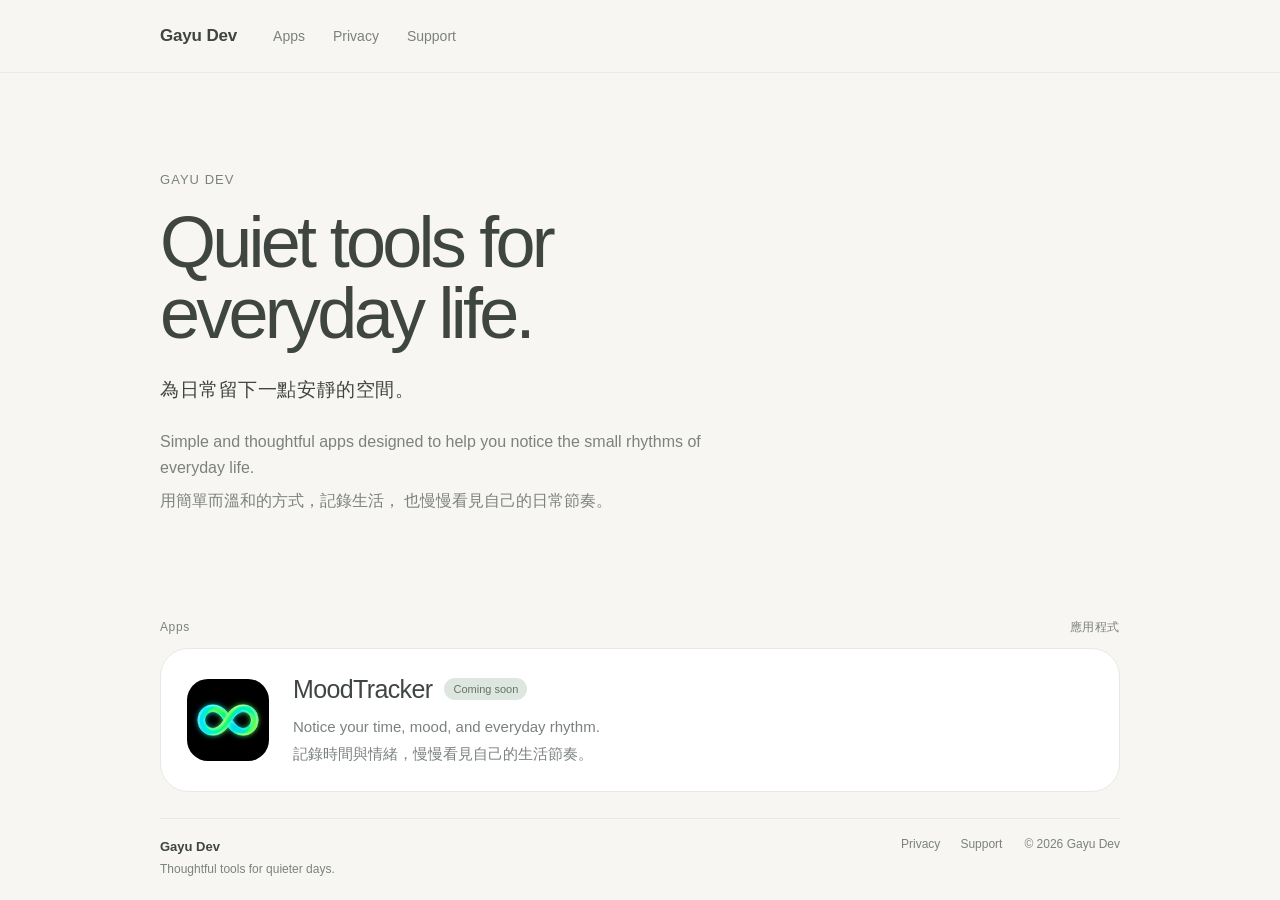
==== commit e6ad2f7a: "Update index.html 把 mobile-menu 從 header 裡移出去，讓它直接成為 <body> 的子元素" ====
--- a/index.html
+++ b/index.html
@@ -18,7 +18,7 @@
 
   <link
     rel="stylesheet"
-    href="/style.css?v=202609211400"
+    href="/style.css?v=202609211405"
   />
 </head>
 
@@ -74,7 +74,9 @@
 
     </div>
 
-    <!-- Mobile Navigation -->
+  </header>
+
+     <!-- Mobile Navigation -->
 
     <nav
       id="mobile-menu"
@@ -94,8 +96,6 @@
       </a>
     </nav>
 
-  </header>
-
 
   <!-- ==================================================
        Main
--- a/style.css
+++ b/style.css
@@ -1,4 +1,4 @@
-/* Version: 202609211400 */
+/* Version: 202609211405 */
 
 :root {
   --background: #f7f6f2;
@@ -43,6 +43,9 @@
 
 body {
   margin: 0;
+
+  min-height: 100vh;
+  min-height: 100svh;
 
   background:
     var(--background);
@@ -98,14 +101,25 @@
 ================================================== */
 
 .site {
-  width: 100%;
-
-  min-height: 100vh;
-  min-height: 100svh;
-
-  display: flex;
-  flex-direction: column;
-
+  width:
+    100%;
+
+  min-height:
+    100vh;
+
+  min-height:
+    100svh;
+
+  display:
+    flex;
+
+  flex-direction:
+    column;
+
+  /*
+    Header 是 fixed，
+    所以整個內容區先讓出 Header 高度。
+  */
   padding-top:
     var(--header-height);
 }
@@ -143,11 +157,11 @@
     1000;
 
   background:
-    rgba(247, 246, 242, 0.92);
+    rgba(247, 246, 242, 0.94);
 
   border-bottom:
     1px solid
-    rgba(231, 232, 228, 0.76);
+    rgba(231, 232, 228, 0.78);
 
   -webkit-backdrop-filter:
     blur(16px);
@@ -157,6 +171,12 @@
 }
 
 .header-inner {
+  position:
+    relative;
+
+  z-index:
+    1001;
+
   width:
     min(
       calc(100% - 40px),
@@ -334,21 +354,27 @@
   flex:
     1 1 auto;
 
-  display: flex;
-  align-items: center;
+  display:
+    flex;
+
+  align-items:
+    center;
 }
 
 .hero-content {
+  width:
+    100%;
+
   max-width:
-    100%;
+    720px;
 
   padding:
-    32px 0 28px;
+    36px 0 28px;
 }
 
 .eyebrow {
   margin:
-    0 0 22px;
+    0 0 20px;
 
   color:
     var(--secondary-text);
@@ -389,13 +415,13 @@
 
 .hero-zh {
   margin:
-    28px 0 0;
+    26px 0 0;
 
   font-size:
     19px;
 
   line-height:
-    1.65;
+    1.6;
 
   letter-spacing:
     0.03em;
@@ -406,7 +432,7 @@
     550px;
 
   margin:
-    28px 0 0;
+    24px 0 0;
 
   color:
     var(--secondary-text);
@@ -415,25 +441,30 @@
     16px;
 
   line-height:
-    1.7;
+    1.65;
 }
 
 .intro-zh {
   margin-top:
-    7px;
-}
-
-
-/* ==================================================
-   Apps Section
+    6px;
+}
+
+
+/* ==================================================
+   Apps
 ================================================== */
 
 .apps-section {
   flex:
     0 0 auto;
 
+  scroll-margin-top:
+    calc(
+      var(--header-height) + 20px
+    );
+
   padding:
-    12px 0 28px;
+    12px 0 26px;
 }
 
 .section-label {
@@ -447,7 +478,7 @@
     space-between;
 
   margin-bottom:
-    14px;
+    12px;
 
   color:
     var(--secondary-text);
@@ -502,7 +533,7 @@
     24px;
 
   padding:
-    28px;
+    26px;
 
   background:
     var(--surface);
@@ -539,25 +570,25 @@
 
 .app-icon {
   flex:
-    0 0 84px;
+    0 0 82px;
 
   width:
-    84px;
+    82px;
 
   height:
-    84px;
+    82px;
 
   min-width:
-    84px;
+    82px;
 
   max-width:
-    84px;
+    82px;
 
   min-height:
-    84px;
+    82px;
 
   max-height:
-    84px;
+    82px;
 
   border-radius:
     21px;
@@ -640,7 +671,7 @@
 
 .app-description {
   margin:
-    12px 0 0;
+    11px 0 0;
 
   color:
     var(--secondary-text);
@@ -669,13 +700,11 @@
   margin-top:
     auto;
 
-  padding-bottom:
+  padding:
+    0 0
     max(
-      28px,
-      calc(
-        16px +
-        env(safe-area-inset-bottom)
-      )
+      22px,
+      env(safe-area-inset-bottom)
     );
 }
 
@@ -693,7 +722,7 @@
     28px;
 
   padding:
-    20px 0 0;
+    18px 0 0;
 
   border-top:
     1px solid
@@ -827,29 +856,38 @@
 
 
   /* --------------------------------------------------
-     Mobile Menu
+     Full-screen Mobile Menu
   -------------------------------------------------- */
 
-.mobile-menu {
-    position: fixed;
-
-    top: var(--header-height);
-    left: 0;
-    right: 0;
-    bottom: 0;
-
-    z-index: 999;
-
-    display: flex;
-    flex-direction: column;
-
-    justify-content: center;
-    align-items: center;
-
-    gap: 28px;
+  .mobile-menu {
+    position:
+      fixed;
+
+    inset:
+      0;
+
+    z-index:
+      999;
+
+    display:
+      flex;
+
+    flex-direction:
+      column;
+
+    justify-content:
+      center;
+
+    align-items:
+      center;
+
+    gap:
+      28px;
 
     padding:
-      32px
+      calc(
+        var(--header-height) + 24px
+      )
       24px
       max(
         32px,
@@ -857,7 +895,7 @@
       );
 
     background:
-      rgba(247, 246, 242, 0.98);
+      rgba(247, 246, 242, 0.985);
 
     -webkit-backdrop-filter:
       blur(18px);
@@ -865,48 +903,57 @@
     backdrop-filter:
       blur(18px);
 
-    opacity: 0;
-
-    visibility: hidden;
-
-    transform:
-      translateY(-8px);
-
-    pointer-events: none;
+    opacity:
+      0;
+
+    visibility:
+      hidden;
+
+    pointer-events:
+      none;
 
     transition:
       opacity 180ms ease,
-      transform 180ms ease,
       visibility 180ms ease;
   }
 
   .mobile-menu.is-open {
-    opacity: 1;
-
-    visibility: visible;
-
-    transform:
-      translateY(0);
-
-    pointer-events: auto;
+    opacity:
+      1;
+
+    visibility:
+      visible;
+
+    pointer-events:
+      auto;
   }
 
   .mobile-menu a {
-    width: auto;
-
-    padding: 6px 12px;
-
-    border: 0;
+    padding:
+      6px 12px;
+
+    border:
+      0;
 
     color:
       var(--text);
 
-    font-size: 24px;
-
-    font-weight: 500;
+    font-size:
+      24px;
+
+    font-weight:
+      500;
 
     letter-spacing:
       -0.02em;
+
+    transition:
+      opacity 160ms ease;
+  }
+
+  .mobile-menu a:hover {
+    opacity:
+      0.62;
   }
 
 
@@ -914,12 +961,23 @@
      Hero
   -------------------------------------------------- */
 
+  .hero-section {
+    flex:
+      1 1 auto;
+
+    display:
+      flex;
+
+    align-items:
+      center;
+  }
+
   .hero-content {
     max-width:
       100%;
 
     padding:
-      40px 0 34px;
+      30px 0 24px;
   }
 
   .eyebrow {
@@ -958,7 +1016,7 @@
 
   .intro {
     margin-top:
-      22px;
+      20px;
 
     font-size:
       14px;
@@ -978,13 +1036,16 @@
   -------------------------------------------------- */
 
   .apps-section {
+    flex:
+      0 0 auto;
+
     padding:
-      18px 0 38px;
+      10px 0 24px;
   }
 
   .section-label {
     margin-bottom:
-      12px;
+      10px;
 
     font-size:
       11px;
@@ -1101,6 +1162,12 @@
   -------------------------------------------------- */
 
   .footer-section {
+    flex:
+      0 0 auto;
+
+    margin-top:
+      auto;
+
     padding-bottom:
       max(
         28px,
@@ -1213,6 +1280,7 @@
   .desktop-nav a,
   .menu-button span,
   .mobile-menu,
+  .mobile-menu a,
   .footer-links a {
     transition:
       none;
